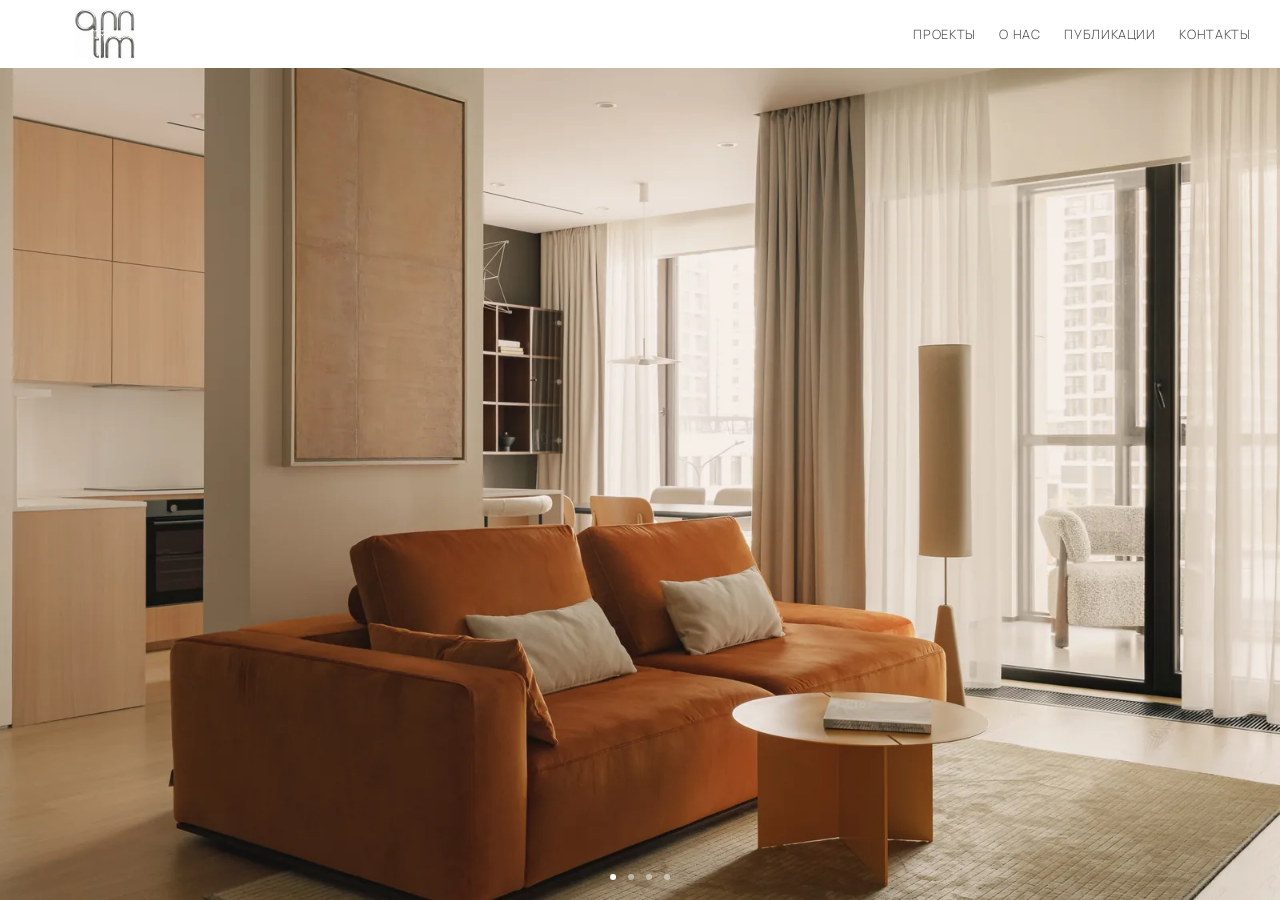
==== index.html @ 3ba8e64d "Initial site release" ====
<!DOCTYPE html>
<html lang="ru">
<head>
<meta charset="utf-8">
<meta name="viewport" content="width=device-width, initial-scale=1">
<title>ann tim — студия дизайна интерьеров</title>
<meta name="description" content="Студия дизайна интерьеров ann tim: жилые и общественные пространства.">
<meta property="og:title" content="ann tim — студия дизайна интерьеров">
<meta property="og:description" content="Студия дизайна интерьеров ann tim: жилые и общественные пространства.">
<meta property="og:type" content="website">
<meta property="og:site_name" content="ann tim">
<meta property="og:url" content="https://popov-mikhail.github.io/ann-tim-site/">
<meta property="og:image" content="https://popov-mikhail.github.io/ann-tim-site/assets/img/og-cover-v3.jpg">
<meta property="og:image:width" content="1200">
<meta property="og:image:height" content="630">
<meta property="og:image:alt" content="Интерьер и логотип студии ann tim">
<meta name="twitter:card" content="summary_large_image">
<link rel="icon" href="assets/img/favicon.png" type="image/png">
<link rel="stylesheet" href="assets/css/styles.css?v=5">
</head>
<body>
<a class="skip-link" href="#main">К основному содержанию</a>
<header class="site-header">
  <a class="logo" href="index.html" aria-label="ann tim — на главную">
    <img src="assets/img/logo.png" alt="ann tim" width="238" height="194">
  </a>

  <button class="nav-toggle" type="button" data-nav-toggle
          aria-expanded="false" aria-controls="nav" aria-label="Открыть меню"><span></span></button>

  <nav class="nav" id="nav" data-nav aria-label="Основное меню">
    <ul>
        <li><a href="projects.html">ПРОЕКТЫ</a></li>
        <li><a href="about.html">О НАС</a></li>
        <li><a href="publications.html">ПУБЛИКАЦИИ</a></li>
        <li><a href="contacts.html">КОНТАКТЫ</a></li>
    </ul>
  </nav>
</header>

<main class="hero" id="main" data-carousel>
  <div class="hero__slides">
      <figure class="slide is-active" aria-hidden="false">
        <picture>
          <source media="(max-width: 860px)" type="image/jpeg"
                  srcset="assets/img/mobile/mobile-slide-3-1000.jpg?v=2 1000w,
                          assets/img/mobile/mobile-slide-3-1400.jpg?v=2 1400w"
                  sizes="100vw">
          <source type="image/webp"
                  srcset="assets/img/slide-1-1000.webp 1000w,
                          assets/img/slide-1-1600.webp 1600w,
                          assets/img/slide-1-2400.webp 2400w"
                  sizes="100vw">
          <img style="--pos:77%" src="assets/img/slide-1-1600.jpg" alt="Интерьер проекта студии ann tim"
               width="1600" height="1200"
               fetchpriority="high"
               decoding="async">
        </picture>
      </figure>
      <figure class="slide" aria-hidden="true">
        <picture>
          <source media="(max-width: 860px)" type="image/jpeg"
                  srcset="assets/img/mobile/mobile-slide-7-1000.jpg?v=2 1000w,
                          assets/img/mobile/mobile-slide-7-1400.jpg?v=2 1400w"
                  sizes="100vw">
          <source type="image/webp"
                  srcset="assets/img/slide-2-1000.webp 1000w,
                          assets/img/slide-2-1600.webp 1600w,
                          assets/img/slide-2-2400.webp 2400w"
                  sizes="100vw">
          <img style="--pos:68%" src="assets/img/slide-2-1600.jpg" alt="Интерьер проекта студии ann tim"
               width="1600" height="1200"
               loading="lazy"
               decoding="async">
        </picture>
      </figure>
      <figure class="slide" aria-hidden="true">
        <picture>
          <source media="(max-width: 860px)" type="image/jpeg"
                  srcset="assets/img/mobile/mobile-slide-4-1000.jpg?v=2 1000w,
                          assets/img/mobile/mobile-slide-4-1400.jpg?v=2 1400w"
                  sizes="100vw">
          <source type="image/webp"
                  srcset="assets/img/slide-3-1000.webp 1000w,
                          assets/img/slide-3-1600.webp 1600w,
                          assets/img/slide-3-2400.webp 2400w"
                  sizes="100vw">
          <img style="--pos:55%" src="assets/img/slide-3-1600.jpg" alt="Интерьер проекта студии ann tim"
               width="1600" height="1200"
               loading="lazy"
               decoding="async">
        </picture>
      </figure>
      <figure class="slide" aria-hidden="true">
        <picture>
          <source media="(max-width: 860px)" type="image/jpeg"
                  srcset="assets/img/mobile/mobile-slide-6-1000.jpg?v=2 1000w,
                          assets/img/mobile/mobile-slide-6-1400.jpg?v=2 1400w"
                  sizes="100vw">
          <source type="image/webp"
                  srcset="assets/img/slide-4-1000.webp 1000w,
                          assets/img/slide-4-1600.webp 1600w,
                          assets/img/slide-4-2400.webp 2400w"
                  sizes="100vw">
          <img style="--pos:65%" src="assets/img/slide-4-1600.jpg" alt="Интерьер проекта студии ann tim"
               width="1600" height="1200"
               loading="lazy"
               decoding="async">
        </picture>
      </figure>
      <figure class="slide" data-mobile-only aria-hidden="true">
        <picture>
          <source media="(max-width: 860px)" type="image/jpeg"
                  srcset="assets/img/mobile/mobile-slide-2-1000.jpg?v=2 1000w,
                          assets/img/mobile/mobile-slide-2-1400.jpg?v=2 1400w"
                  sizes="100vw">
          <img style="--pos:50%" src="assets/img/mobile/mobile-slide-2-1000.jpg?v=2"
               alt="Интерьер проекта студии ann tim"
               width="1000" height="1333"
               loading="lazy"
               decoding="async">
        </picture>
      </figure>
      <figure class="slide" data-mobile-only aria-hidden="true">
        <picture>
          <source media="(max-width: 860px)" type="image/jpeg"
                  srcset="assets/img/mobile/mobile-slide-1-1000.jpg?v=2 1000w,
                          assets/img/mobile/mobile-slide-1-1400.jpg?v=2 1400w"
                  sizes="100vw">
          <img style="--pos:50%" src="assets/img/mobile/mobile-slide-1-1000.jpg?v=2"
               alt="Интерьер проекта студии ann tim"
               width="1000" height="1328"
               loading="lazy"
               decoding="async">
        </picture>
      </figure>
      <figure class="slide" data-mobile-only aria-hidden="true">
        <picture>
          <source media="(max-width: 860px)" type="image/jpeg"
                  srcset="assets/img/mobile/mobile-slide-5-1000.jpg?v=2 1000w,
                          assets/img/mobile/mobile-slide-5-1400.jpg?v=2 1400w"
                  sizes="100vw">
          <img style="--pos:50%" src="assets/img/mobile/mobile-slide-5-1000.jpg?v=2"
               alt="Интерьер проекта студии ann tim"
               width="1000" height="1328"
               loading="lazy"
               decoding="async">
        </picture>
      </figure>
  </div>

  <div class="hero__dots" role="tablist" aria-label="Кадры на главной">
      <button type="button" role="tab" aria-selected="true" tabindex="0" aria-label="Кадр 1 из 4"></button>
      <button type="button" role="tab" aria-selected="false" tabindex="-1" aria-label="Кадр 2 из 4"></button>
      <button type="button" role="tab" aria-selected="false" tabindex="-1" aria-label="Кадр 3 из 4"></button>
      <button type="button" role="tab" aria-selected="false" tabindex="-1" aria-label="Кадр 4 из 4"></button>
      <button type="button" role="tab" data-mobile-only aria-selected="false" tabindex="-1" aria-label="Кадр 5 из 7"></button>
      <button type="button" role="tab" data-mobile-only aria-selected="false" tabindex="-1" aria-label="Кадр 6 из 7"></button>
      <button type="button" role="tab" data-mobile-only aria-selected="false" tabindex="-1" aria-label="Кадр 7 из 7"></button>
  </div>
</main>

<script src="assets/js/main.js?v=5" defer></script>
</body>
</html>
---- assets/css/styles.css ----
/* ==========================================================================
   ann tim — стили
   Размеры сняты с макета (4961 px ширины) и переведены во vw,
   поэтому пропорции шапки и точек сохраняются на любом экране.
   ========================================================================== */

:root {
  /* Цвет */
  --paper:      #ffffff;
  --ink:        #4a4a4a;  /* цвет меню, снят с макета */
  --ink-strong: #2b2b2b;
  --ink-mute:   #8c8c8c;
  --line:       #e6e6e6;

  /* Шапка */
  --header-h:    clamp(58px, 5.32vw, 102px);
  --pad-left:    clamp(20px, 5.75vw, 110px);
  --pad-right:   clamp(20px, 2.30vw,  44px);
  --logo-w:      clamp(52px, 4.80vw,  92px);

  /* Меню */
  --nav-size:    clamp(12px, 1.00vw, 19px);
  --nav-gap:     clamp(18px, 1.85vw, 36px);
  --nav-track:   0.05em;

  /* Точки карусели */
  --dot-size:    clamp(6px, 0.48vw,  9px);
  --dot-gap:     clamp(10px, 0.92vw, 18px);
  --dot-bottom:  clamp(18px, 1.58vw, 30px);

  --ease: cubic-bezier(0.4, 0, 0.2, 1);
}

/* ------------------------------------------------------------- шрифт --
   Manrope зашит в этот файл (base64), поэтому не зависит ни от Google
   Fonts, ни от протокола: сайт одинаково открывается и с сервера,
   и двойным кликом по index.html.
   Нужны отдельные .woff2 — см. README.                                 */

@font-face {
  font-family: "Manrope";
  font-style: normal;
  font-weight: 200;
  font-display: swap;
  src: url([data-uri]) format("woff2");
  unicode-range: U+0301, U+0400-045F, U+0490-0491, U+04B0-04B1, U+2116;
}

@font-face {
  font-family: "Manrope";
  font-style: normal;
  font-weight: 200;
  font-display: swap;
  src: url([data-uri]) format("woff2");
  unicode-range: U+0000-00FF, U+0131, U+0152-0153, U+02BB-02BC, U+02C6, U+02DA, U+02DC, U+0304, U+0308, U+0329, U+2000-206F, U+2074, U+20AC, U+2122, U+2191, U+2193, U+2212, U+2215, U+FEFF, U+FFFD;
}

@font-face {
  font-family: "Manrope";
  font-style: normal;
  font-weight: 300;
  font-display: swap;
  src: url([data-uri]) format("woff2");
  unicode-range: U+0301, U+0400-045F, U+0490-0491, U+04B0-04B1, U+2116;
}

@font-face {
  font-family: "Manrope";
  font-style: normal;
  font-weight: 300;
  font-display: swap;
  src: url([data-uri]) format("woff2");
  unicode-range: U+0000-00FF, U+0131, U+0152-0153, U+02BB-02BC, U+02C6, U+02DA, U+02DC, U+0304, U+0308, U+0329, U+2000-206F, U+2074, U+20AC, U+2122, U+2191, U+2193, U+2212, U+2215, U+FEFF, U+FFFD;
}

/* --------------------------------------------------------------- сброс -- */

*,
*::before,
*::after { box-sizing: border-box; }

html { -webkit-text-size-adjust: 100%; }

body {
  margin: 0;
  font-family: "Manrope", -apple-system, BlinkMacSystemFont, "Segoe UI",
               "Helvetica Neue", Arial, sans-serif;
  font-weight: 300;
  color: var(--ink-strong);
  background: var(--paper);
  -webkit-font-smoothing: antialiased;
  -moz-osx-font-smoothing: grayscale;
}

img { display: block; max-width: 100%; }

a { color: inherit; text-decoration: none; }

button {
  font: inherit;
  color: inherit;
  background: none;
  border: 0;
  padding: 0;
  cursor: pointer;
}

:focus-visible {
  outline: 1px solid var(--ink-strong);
  outline-offset: 4px;
}

/* Ссылка для клавиатуры и скринридеров */
.skip-link {
  position: absolute;
  top: 8px;
  left: 8px;
  z-index: 100;
  padding: 10px 16px;
  background: var(--paper);
  font-size: 13px;
  transform: translateY(-200%);
  transition: transform 0.2s var(--ease);
}
.skip-link:focus { transform: translateY(0); }

.visually-hidden {
  position: absolute;
  width: 1px;
  height: 1px;
  margin: -1px;
  padding: 0;
  overflow: hidden;
  clip: rect(0 0 0 0);
  clip-path: inset(50%);
  white-space: nowrap;
}

/* --------------------------------------------------------------- шапка -- */

.site-header {
  position: relative;
  z-index: 20;
  display: flex;
  align-items: center;
  justify-content: space-between;
  height: var(--header-h);
  padding-left: var(--pad-left);
  padding-right: var(--pad-right);
  background: var(--paper);
}

.logo {
  display: block;
  flex: none;
  width: var(--logo-w);
}
.logo img {
  width: 100%;
  height: auto;
}

.nav ul {
  display: flex;
  align-items: center;
  gap: var(--nav-gap);
  margin: 0;
  padding: 0;
  list-style: none;
}

.nav a {
  display: block;
  font-size: var(--nav-size);
  font-weight: 300;
  line-height: 1;
  letter-spacing: var(--nav-track);
  text-transform: uppercase;
  white-space: nowrap;
  color: var(--ink);
  transition: color 0.25s var(--ease);
}
.nav a:hover { color: var(--ink-strong); }

/* Текущий раздел */
.nav a[aria-current="page"] {
  color: var(--ink-strong);
}

/* Кнопка меню — только на мобильных */
.nav-toggle {
  display: none;
  width: 46px;
  height: 46px;
  position: relative;
  flex: none;
  touch-action: manipulation;
  -webkit-tap-highlight-color: transparent;
}
.nav-toggle span,
.nav-toggle span::before,
.nav-toggle span::after {
  position: absolute;
  left: 11px;
  width: 24px;
  height: 2px;
  border-radius: 2px;
  background: var(--ink-strong);
  content: "";
  transition: transform 0.3s var(--ease), opacity 0.2s var(--ease);
}
.nav-toggle span  { top: 22px; }
.nav-toggle span::before { left: 0; top: -7px; }
.nav-toggle span::after  { left: 0; top:  7px; }

.nav-toggle[aria-expanded="true"] span { background: transparent; }
.nav-toggle[aria-expanded="true"] span::before { transform: translateY(7px) rotate(45deg); }
.nav-toggle[aria-expanded="true"] span::after  { transform: translateY(-7px) rotate(-45deg); }

/* ------------------------------------------------------------ карусель -- */

.hero {
  position: relative;
  height: calc(100svh - var(--header-h));
  min-height: 320px;
  overflow: hidden;
  background: #d8d3cc;
}

.hero__slides {
  position: absolute;
  inset: 0;
}

.slide {
  position: absolute;
  inset: 0;
  z-index: 0;
  margin: 0;
  opacity: 0;
  visibility: hidden;
  transition: opacity 1.1s var(--ease), visibility 0s linear 1.1s;
}
.slide[hidden],
.hero__dots button[hidden] {
  display: none;
}
.slide.is-active {
  z-index: 2;
  opacity: 1;
  visibility: visible;
  transition: opacity 1.1s var(--ease), visibility 0s;
}
.slide.is-leaving {
  z-index: 1;
  opacity: 1;
  visibility: visible;
  transition: none;
}

.slide picture,
.slide img {
  width: 100%;
  height: 100%;
}
.slide img {
  object-fit: cover;
  /* Точка кадрирования у каждого кадра своя — см. style="--pos:..." в разметке */
  object-position: 50% var(--pos, 62%);
}

/* Мягкая смена содержимого при переходе между страницами. */
@keyframes page-content-enter {
  from { opacity: 0; }
  to   { opacity: 1; }
}

main {
  animation: page-content-enter 0.32s var(--ease) both;
}

body.is-page-leaving {
  pointer-events: none;
}
body.is-page-leaving main {
  opacity: 0;
  animation: none;
  transition: opacity 0.24s var(--ease);
}

/* Точки */
.hero__dots {
  position: absolute;
  left: 50%;
  bottom: var(--dot-bottom);
  z-index: 5;
  display: flex;
  gap: var(--dot-gap);
  transform: translateX(-50%);
}

.hero__dots button {
  position: relative;
  width: var(--dot-size);
  height: var(--dot-size);
  border-radius: 50%;
  background: #fff;
  opacity: 0.45;
  transition: opacity 0.3s var(--ease);
}
/* Область нажатия крупнее самой точки */
.hero__dots button::after {
  position: absolute;
  inset: -11px;
  content: "";
}
.hero__dots button:hover { opacity: 0.75; }
.hero__dots button[aria-selected="true"] { opacity: 1; }

/* ------------------------------------------------- внутренние страницы -- */

.page {
  display: flex;
  flex-direction: column;
  justify-content: center;
  min-height: calc(100svh - var(--header-h));
  padding: 64px var(--pad-right) 64px var(--pad-left);
  border-top: 1px solid var(--line);
}

.page__title {
  margin: 0;
  font-size: clamp(28px, 4.4vw, 76px);
  font-weight: 200;
  line-height: 1.05;
  letter-spacing: 0.06em;
  text-transform: uppercase;
  color: var(--ink-strong);
}

.page__note {
  max-width: 34em;
  margin: clamp(20px, 2.4vw, 40px) 0 0;
  font-size: clamp(14px, 1.05vw, 19px);
  font-weight: 300;
  line-height: 1.7;
  color: var(--ink-mute);
}

.page__back {
  margin-top: clamp(32px, 3.6vw, 64px);
  font-size: var(--nav-size);
  letter-spacing: var(--nav-track);
  text-transform: uppercase;
  color: var(--ink);
  transition: color 0.25s var(--ease);
}
.page__back:hover { color: var(--ink-strong); }
.page__back::before {
  display: inline-block;
  margin-right: 0.7em;
  content: "\2190";
}

/* ------------------------------------------------------- страница 404 -- */

.error-page {
  position: relative;
  display: flex;
  align-items: center;
  min-height: calc(100svh - var(--header-h));
  padding: clamp(56px, 6vw, 112px) var(--pad-right)
           clamp(72px, 7vw, 132px) var(--pad-left);
  overflow: hidden;
  border-top: 1px solid var(--line);
  background: var(--paper);
}

.error-page__content {
  position: relative;
  z-index: 1;
}

.error-page__label {
  margin: 0 0 clamp(20px, 2.2vw, 38px);
  font-size: var(--nav-size);
  font-weight: 300;
  line-height: 1;
  letter-spacing: 0.12em;
  color: var(--ink-mute);
}

.error-page__title {
  margin: 0;
  font-size: clamp(38px, 5.8vw, 104px);
  font-weight: 200;
  line-height: 0.98;
  letter-spacing: 0.045em;
  color: var(--ink-strong);
}

.error-page__note {
  max-width: 34em;
  margin: clamp(24px, 2.5vw, 42px) 0 0;
  font-size: clamp(14px, 1.05vw, 19px);
  font-weight: 300;
  line-height: 1.7;
  color: var(--ink-mute);
}

.error-page__actions {
  display: flex;
  flex-wrap: wrap;
  gap: 12px;
  margin-top: clamp(34px, 4vw, 70px);
}

.error-page__link {
  display: inline-flex;
  align-items: center;
  justify-content: center;
  min-height: 46px;
  padding: 13px 19px;
  border: 1px solid var(--line);
  font-size: var(--nav-size);
  font-weight: 300;
  line-height: 1.2;
  letter-spacing: var(--nav-track);
  text-transform: uppercase;
  color: var(--ink);
  background: var(--paper);
  transition: border-color 0.25s var(--ease), color 0.25s var(--ease),
              background 0.25s var(--ease);
}

.error-page__link:hover {
  border-color: var(--ink-strong);
  color: var(--ink-strong);
}

.error-page__link--primary {
  border-color: var(--ink-strong);
  color: var(--paper);
  background: var(--ink-strong);
}

.error-page__link--primary:hover {
  color: var(--paper);
  background: var(--ink);
}

.error-page__code {
  position: absolute;
  right: -0.025em;
  bottom: -0.14em;
  z-index: 0;
  font-size: clamp(190px, 31vw, 600px);
  font-weight: 200;
  line-height: 0.8;
  letter-spacing: -0.08em;
  color: #f3f2f0;
  pointer-events: none;
  user-select: none;
}

/* ------------------------------------------------------------ мобилка -- */

@media (max-width: 860px) {
  :root {
    --header-h: 60px;
    --pad-left: 20px;
    --pad-right: 20px;
    --logo-w: 50px;
    --nav-size: 15px;
  }

  .nav-toggle { display: block; }

  .site-header {
    padding-left: max(var(--pad-left), env(safe-area-inset-left));
    padding-right: max(var(--pad-right), env(safe-area-inset-right));
  }

  .nav {
    position: fixed;
    inset: var(--header-h) 0 0;
    z-index: 15;
    display: flex;
    align-items: flex-start;
    padding: 40px max(20px, env(safe-area-inset-right)) 40px
             max(20px, env(safe-area-inset-left));
    background: var(--paper);
    opacity: 0;
    visibility: hidden;
    transition: opacity 0.3s var(--ease), visibility 0s linear 0.3s;
  }
  .nav.is-open {
    opacity: 1;
    visibility: visible;
    transition: opacity 0.3s var(--ease), visibility 0s;
  }

  .nav ul {
    flex-direction: column;
    align-items: flex-start;
    gap: 26px;
  }

  .nav li {
    opacity: 0;
    transform: translateY(10px);
    transition: opacity 0.35s var(--ease), transform 0.35s var(--ease);
  }
  .nav.is-open li {
    opacity: 1;
    transform: translateY(0);
  }
  .nav.is-open li:nth-child(1) { transition-delay: 0.06s; }
  .nav.is-open li:nth-child(2) { transition-delay: 0.11s; }
  .nav.is-open li:nth-child(3) { transition-delay: 0.16s; }
  .nav.is-open li:nth-child(4) { transition-delay: 0.21s; }

  .page { justify-content: flex-start; padding-top: 48px; }

  .error-page {
    align-items: flex-start;
    padding-top: clamp(54px, 12vh, 112px);
    padding-bottom: 180px;
  }

  .error-page__title {
    font-size: clamp(38px, 12vw, 68px);
  }

  .error-page__actions {
    flex-direction: column;
    align-items: flex-start;
  }

  .error-page__code {
    right: -0.02em;
    bottom: -0.08em;
    font-size: clamp(180px, 58vw, 300px);
  }
}

/* -------------------------------------------------- бережная анимация -- */

@media (prefers-reduced-motion: reduce) {
  *,
  *::before,
  *::after {
    animation-duration: 0.01ms !important;
    transition-duration: 0.01ms !important;
  }
}
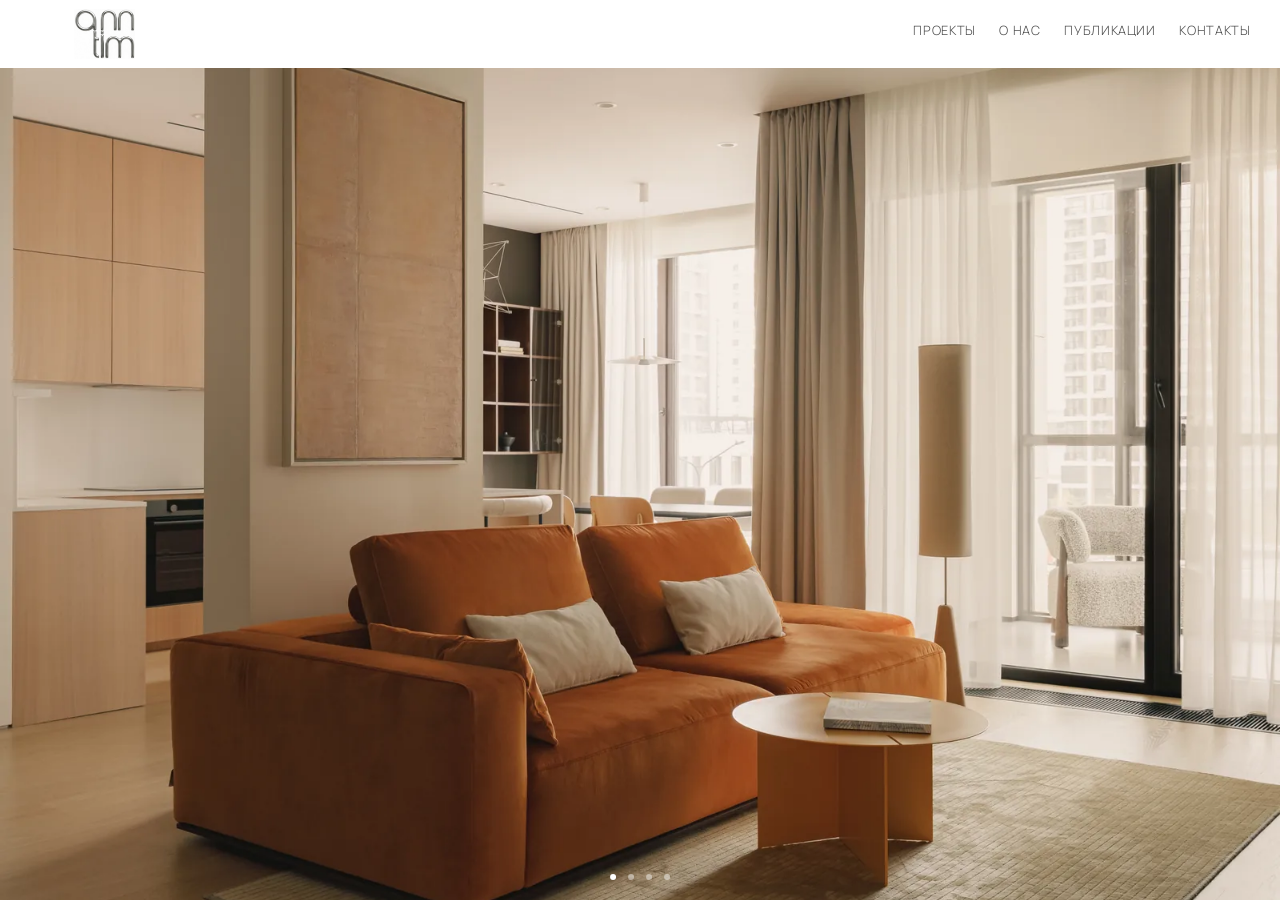
==== commit df53512f: "Tighten projects layout and highlight active navigation" ====
--- a/index.html
+++ b/index.html
@@ -15,13 +15,14 @@
 <meta property="og:image:height" content="630">
 <meta property="og:image:alt" content="Интерьер и логотип студии ann tim">
 <meta name="twitter:card" content="summary_large_image">
+<link rel="canonical" href="https://popov-mikhail.github.io/ann-tim-site/">
 <link rel="icon" href="assets/img/favicon.png" type="image/png">
-<link rel="stylesheet" href="assets/css/styles.css?v=5">
+<link rel="stylesheet" href="assets/css/styles.css?v=11">
 </head>
 <body>
 <a class="skip-link" href="#main">К основному содержанию</a>
 <header class="site-header">
-  <a class="logo" href="index.html" aria-label="ann tim — на главную">
+  <a class="logo" href="./" aria-label="ann tim — на главную">
     <img src="assets/img/logo.png" alt="ann tim" width="238" height="194">
   </a>
 
@@ -30,10 +31,10 @@
 
   <nav class="nav" id="nav" data-nav aria-label="Основное меню">
     <ul>
-        <li><a href="projects.html">ПРОЕКТЫ</a></li>
-        <li><a href="about.html">О НАС</a></li>
-        <li><a href="publications.html">ПУБЛИКАЦИИ</a></li>
-        <li><a href="contacts.html">КОНТАКТЫ</a></li>
+        <li><a href="projects/">ПРОЕКТЫ</a></li>
+        <li><a href="about/">О НАС</a></li>
+        <li><a href="publications/">ПУБЛИКАЦИИ</a></li>
+        <li><a href="contacts/">КОНТАКТЫ</a></li>
     </ul>
   </nav>
 </header>
--- a/assets/css/styles.css
+++ b/assets/css/styles.css
@@ -170,7 +170,9 @@
 }
 
 .nav a {
+  position: relative;
   display: block;
+  padding-bottom: 7px;
   font-size: var(--nav-size);
   font-weight: 300;
   line-height: 1;
@@ -178,13 +180,32 @@
   text-transform: uppercase;
   white-space: nowrap;
   color: var(--ink);
-  transition: color 0.25s var(--ease);
+  transition: color 0.25s var(--ease), font-weight 0.25s var(--ease);
 }
 .nav a:hover { color: var(--ink-strong); }
+
+.nav a::after {
+  position: absolute;
+  right: 0;
+  bottom: 0;
+  left: 0;
+  height: 1px;
+  background: var(--ink-strong);
+  content: "";
+  opacity: 0;
+  transform: scaleX(0.45);
+  transition: opacity 0.25s var(--ease), transform 0.25s var(--ease);
+}
 
 /* Текущий раздел */
 .nav a[aria-current="page"] {
   color: var(--ink-strong);
+  font-weight: 400;
+}
+
+.nav a[aria-current="page"]::after {
+  opacity: 1;
+  transform: scaleX(1);
 }
 
 /* Кнопка меню — только на мобильных */
@@ -360,6 +381,393 @@
   display: inline-block;
   margin-right: 0.7em;
   content: "\2190";
+}
+
+/* --------------------------------------------------- галерея проектов -- */
+
+.projects-gallery {
+  min-height: calc(100svh - var(--header-h));
+  padding: clamp(18px, 2vw, 34px) var(--pad-right)
+           clamp(64px, 6vw, 112px) var(--pad-left);
+  overflow: hidden;
+  border-top: 1px solid var(--line);
+}
+
+.project-tabs-wrap,
+.project-viewer {
+  width: 100%;
+  max-width: 1480px;
+  margin-right: auto;
+  margin-left: auto;
+}
+
+.project-tabs-wrap {
+  position: relative;
+  margin-top: 0;
+}
+
+.project-tabs {
+  display: flex;
+  gap: clamp(25px, 2.7vw, 50px);
+  padding: 0 0 17px;
+  overflow-x: auto;
+  overflow-y: hidden;
+  overscroll-behavior-x: contain;
+  border-bottom: 1px solid var(--line);
+  scrollbar-width: none;
+  -webkit-overflow-scrolling: touch;
+}
+
+.project-tabs::-webkit-scrollbar { display: none; }
+
+.project-tabs button {
+  position: relative;
+  display: grid;
+  flex: 0 0 auto;
+  grid-template-columns: auto 1fr;
+  align-items: baseline;
+  gap: 10px;
+  min-width: max-content;
+  padding: 0 0 1px;
+  color: var(--ink-mute);
+  -webkit-tap-highlight-color: transparent;
+  transition: color 0.3s var(--ease);
+}
+
+.project-tabs button::after {
+  position: absolute;
+  right: 0;
+  bottom: -18px;
+  left: 0;
+  height: 2px;
+  background: var(--ink-strong);
+  content: "";
+  opacity: 0;
+  transform: scaleX(0.45);
+  transition: opacity 0.3s var(--ease), transform 0.3s var(--ease);
+}
+
+.project-tabs button:hover,
+.project-tabs button[aria-selected="true"] {
+  color: var(--ink-strong);
+}
+
+.project-tabs button[aria-selected="true"]::after {
+  opacity: 1;
+  transform: scaleX(1);
+}
+
+.project-tabs button[aria-selected="true"] .project-tabs__number {
+  color: var(--ink-strong);
+}
+
+.project-tabs button[aria-selected="true"] .project-tabs__title {
+  font-weight: 400;
+}
+
+.project-tabs__number {
+  font-size: 10px;
+  letter-spacing: 0.08em;
+  color: var(--ink-mute);
+}
+
+.project-tabs__title {
+  font-size: clamp(11px, 0.78vw, 14px);
+  line-height: 1.2;
+  letter-spacing: 0.055em;
+  text-transform: uppercase;
+  white-space: nowrap;
+}
+
+.project-viewer {
+  margin-top: clamp(18px, 2vw, 32px);
+}
+
+.project-viewer__header {
+  display: flex;
+  align-items: center;
+  justify-content: flex-end;
+  min-height: 32px;
+  margin-bottom: clamp(12px, 1.2vw, 20px);
+}
+
+.project-viewer__more {
+  flex: 0 0 auto;
+  padding-bottom: 3px;
+  border-bottom: 1px solid var(--ink-mute);
+  font-size: clamp(11px, 0.78vw, 14px);
+  line-height: 1.35;
+  letter-spacing: 0.055em;
+  text-transform: uppercase;
+  color: var(--ink);
+  transition: border-color 0.25s var(--ease), color 0.25s var(--ease);
+}
+
+.project-viewer__more:hover {
+  border-color: var(--ink-strong);
+  color: var(--ink-strong);
+}
+
+.project-stage {
+  position: relative;
+  height: clamp(420px, 60svh, 760px);
+  overflow: hidden;
+  background: var(--paper);
+  cursor: default;
+  touch-action: pan-y;
+  -webkit-tap-highlight-color: transparent;
+}
+
+.project-stage__image {
+  position: absolute;
+  inset: 0;
+  width: 100%;
+  height: 100%;
+  object-fit: contain;
+  opacity: 0;
+  pointer-events: none;
+  user-select: none;
+  transition: opacity 0.68s var(--ease);
+}
+
+.project-stage__image.is-active {
+  z-index: 1;
+  opacity: 1;
+}
+
+.project-stage__image.is-instant { transition: none; }
+
+.project-stage__loading {
+  position: absolute;
+  right: 0;
+  bottom: 0;
+  left: 0;
+  z-index: 3;
+  height: 1px;
+  background: var(--ink-mute);
+  opacity: 0;
+  transform: scaleX(0);
+  transform-origin: left;
+}
+
+.projects-gallery.is-image-loading .project-stage__loading {
+  opacity: 0.55;
+  animation: project-loading 1.2s var(--ease) infinite;
+}
+
+@keyframes project-loading {
+  0%   { transform: scaleX(0); transform-origin: left; }
+  50%  { transform: scaleX(1); transform-origin: left; }
+  51%  { transform: scaleX(1); transform-origin: right; }
+  100% { transform: scaleX(0); transform-origin: right; }
+}
+
+.project-viewer__controls {
+  position: relative;
+  display: flex;
+  align-items: center;
+  justify-content: center;
+  gap: 20px;
+  min-height: 64px;
+}
+
+.project-viewer__arrow {
+  display: grid;
+  width: 44px;
+  height: 44px;
+  place-items: center;
+  font-size: 21px;
+  color: var(--ink);
+  touch-action: manipulation;
+  -webkit-tap-highlight-color: transparent;
+  transition: color 0.25s var(--ease), transform 0.25s var(--ease);
+}
+
+.project-viewer__arrow:hover { color: var(--ink-strong); }
+.project-viewer__arrow:active { transform: scale(0.92); }
+
+.project-viewer__counter {
+  min-width: 54px;
+  margin: 0;
+  font-size: 11px;
+  letter-spacing: 0.1em;
+  text-align: center;
+  color: var(--ink-mute);
+}
+
+.project-viewer__fullscreen {
+  position: absolute;
+  right: 0;
+  display: inline-flex;
+  align-items: center;
+  gap: 8px;
+  min-height: 44px;
+  padding: 0 2px;
+  border-bottom: 1px solid transparent;
+  font-size: clamp(10px, 0.7vw, 13px);
+  letter-spacing: 0.055em;
+  text-transform: uppercase;
+  color: var(--ink-mute);
+  touch-action: manipulation;
+  transition: border-color 0.25s var(--ease), color 0.25s var(--ease);
+}
+
+.project-viewer__fullscreen:hover {
+  border-color: var(--ink-strong);
+  color: var(--ink-strong);
+}
+
+.project-thumbs {
+  display: grid;
+  grid-template-columns: repeat(5, minmax(0, 1fr));
+  gap: clamp(6px, 0.75vw, 12px);
+  width: min(820px, 100%);
+  margin: 0 auto;
+}
+
+.project-thumbs button {
+  position: relative;
+  aspect-ratio: 4 / 3;
+  overflow: hidden;
+  background: var(--paper);
+  opacity: 0.48;
+  touch-action: manipulation;
+  -webkit-tap-highlight-color: transparent;
+  transition: opacity 0.3s var(--ease);
+}
+
+.project-thumbs button::after {
+  position: absolute;
+  inset: 0;
+  border: 1px solid transparent;
+  content: "";
+  transition: border-color 0.3s var(--ease);
+}
+
+.project-thumbs button:hover { opacity: 0.78; }
+
+.project-thumbs button[aria-selected="true"] {
+  opacity: 1;
+}
+
+.project-thumbs button[aria-selected="true"]::after {
+  border-color: var(--ink-strong);
+}
+
+.project-thumbs img {
+  width: 100%;
+  height: 100%;
+  object-fit: cover;
+}
+
+/* ----------------------------------------- полноэкранный просмотр фото -- */
+
+body.is-lightbox-open { overflow: hidden; }
+
+.project-lightbox[hidden] { display: none; }
+
+.project-lightbox {
+  position: fixed;
+  inset: 0;
+  z-index: 100;
+  display: grid;
+  grid-template-rows: auto minmax(0, 1fr) auto;
+  width: 100%;
+  height: 100dvh;
+  padding: max(18px, env(safe-area-inset-top))
+           max(20px, env(safe-area-inset-right))
+           max(18px, env(safe-area-inset-bottom))
+           max(20px, env(safe-area-inset-left));
+  background: var(--paper);
+}
+
+.project-lightbox__header {
+  position: relative;
+  z-index: 2;
+  display: flex;
+  align-items: center;
+  justify-content: space-between;
+  gap: 24px;
+  min-height: 48px;
+}
+
+.project-lightbox__title {
+  margin: 0;
+  font-size: clamp(11px, 0.85vw, 15px);
+  letter-spacing: 0.07em;
+  text-transform: uppercase;
+  color: var(--ink);
+}
+
+.project-lightbox__close {
+  position: relative;
+  flex: 0 0 auto;
+  width: 46px;
+  height: 46px;
+  touch-action: manipulation;
+}
+
+.project-lightbox__close span::before,
+.project-lightbox__close span::after {
+  position: absolute;
+  top: 22px;
+  left: 10px;
+  width: 26px;
+  height: 1px;
+  background: var(--ink-strong);
+  content: "";
+}
+
+.project-lightbox__close span::before { transform: rotate(45deg); }
+.project-lightbox__close span::after  { transform: rotate(-45deg); }
+
+.project-lightbox__stage {
+  position: relative;
+  display: grid;
+  min-height: 0;
+  padding: clamp(16px, 3vh, 42px) clamp(48px, 7vw, 150px);
+  overflow: hidden;
+  place-items: center;
+  touch-action: pan-y;
+}
+
+.project-lightbox__image {
+  width: 100%;
+  height: 100%;
+  object-fit: contain;
+  opacity: 1;
+  user-select: none;
+  -webkit-user-drag: none;
+  transition: opacity 0.3s var(--ease);
+}
+
+.project-lightbox.is-loading .project-lightbox__image { opacity: 0.45; }
+
+.project-lightbox__arrow {
+  position: absolute;
+  top: 50%;
+  z-index: 2;
+  display: grid;
+  width: 52px;
+  height: 52px;
+  place-items: center;
+  font-size: 24px;
+  color: var(--ink);
+  transform: translateY(-50%);
+  touch-action: manipulation;
+}
+
+.project-lightbox__arrow--prev { left: 0; }
+.project-lightbox__arrow--next { right: 0; }
+
+.project-lightbox__counter {
+  min-height: 42px;
+  margin: 0;
+  padding-top: 14px;
+  font-size: 11px;
+  letter-spacing: 0.1em;
+  text-align: center;
+  color: var(--ink-mute);
 }
 
 /* ------------------------------------------------------- страница 404 -- */
@@ -522,6 +930,102 @@
 
   .page { justify-content: flex-start; padding-top: 48px; }
 
+  .projects-gallery {
+    padding: 18px 0 max(56px, env(safe-area-inset-bottom));
+  }
+
+  .project-viewer__header {
+    padding-right: max(20px, env(safe-area-inset-right));
+    padding-left: max(20px, env(safe-area-inset-left));
+  }
+
+  .project-tabs-wrap {
+    margin-top: 0;
+    overflow: hidden;
+  }
+
+  .project-tabs {
+    gap: 28px;
+    padding-right: max(20px, env(safe-area-inset-right));
+    padding-left: max(20px, env(safe-area-inset-left));
+    overscroll-behavior: contain;
+    touch-action: pan-x;
+  }
+
+  .project-tabs__title { font-size: 11px; }
+
+  .project-viewer {
+    margin-top: 16px;
+  }
+
+  .project-viewer__header {
+    align-items: center;
+    min-height: 28px;
+    margin-bottom: 12px;
+  }
+
+  .project-viewer__more {
+    max-width: 12em;
+    padding-top: 0;
+    font-size: 9px;
+    text-align: right;
+  }
+
+  .project-stage {
+    height: min(48svh, 500px);
+    min-height: 340px;
+  }
+
+  .project-viewer__controls {
+    min-height: 58px;
+  }
+
+  .project-viewer__fullscreen {
+    right: max(10px, env(safe-area-inset-right));
+    width: 44px;
+    justify-content: center;
+    padding: 0;
+    border: 0;
+    font-size: 0;
+  }
+
+  .project-viewer__fullscreen span { font-size: 18px; }
+
+  .project-thumbs {
+    gap: 4px;
+    width: 100%;
+    padding-right: max(12px, env(safe-area-inset-right));
+    padding-left: max(12px, env(safe-area-inset-left));
+  }
+
+  .project-thumbs button { aspect-ratio: 1 / 1; }
+
+  .project-lightbox {
+    padding-right: max(10px, env(safe-area-inset-right));
+    padding-left: max(10px, env(safe-area-inset-left));
+  }
+
+  .project-lightbox__header {
+    padding-left: 10px;
+  }
+
+  .project-lightbox__stage {
+    padding: clamp(12px, 2.5vh, 24px) clamp(10px, 3vw, 18px);
+  }
+
+  .project-lightbox__title {
+    max-width: calc(100vw - 90px);
+    overflow: hidden;
+    text-overflow: ellipsis;
+    white-space: nowrap;
+  }
+
+  .project-lightbox__arrow {
+    width: 44px;
+    height: 52px;
+    font-size: 22px;
+  }
+
   .error-page {
     align-items: flex-start;
     padding-top: clamp(54px, 12vh, 112px);
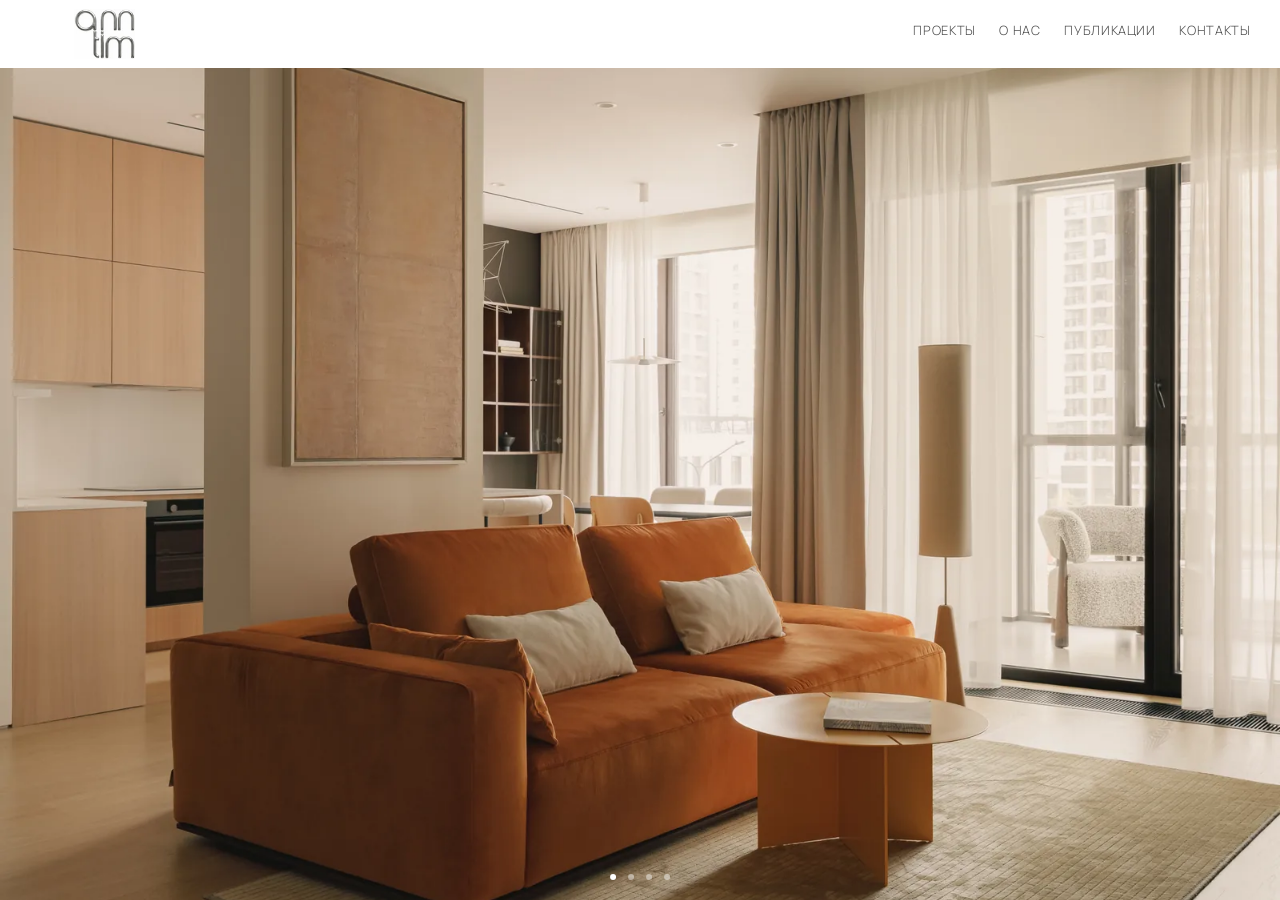
==== commit 32f9ed4a: "Optimize site performance and document audit" ====
--- a/index.html
+++ b/index.html
@@ -16,14 +16,32 @@
 <meta property="og:image:alt" content="Интерьер и логотип студии ann tim">
 <meta name="twitter:card" content="summary_large_image">
 <link rel="canonical" href="https://popov-mikhail.github.io/ann-tim-site/">
+<link rel="preload" as="image" type="image/webp" media="(max-width: 860px)"
+      href="assets/img/mobile/mobile-slide-3-1000.webp"
+      imagesrcset="assets/img/mobile/mobile-slide-3-720.webp 720w,
+                   assets/img/mobile/mobile-slide-3-1000.webp 1000w,
+                   assets/img/mobile/mobile-slide-3-1400.webp 1400w"
+      imagesizes="100vw" fetchpriority="high">
+<link rel="preload" as="image" type="image/webp" media="(min-width: 861px)"
+      href="assets/img/slide-1-1600.webp"
+      imagesrcset="assets/img/slide-1-1000.webp 1000w,
+                   assets/img/slide-1-1600.webp 1600w,
+                   assets/img/slide-1-2400.webp 2400w"
+      imagesizes="100vw" fetchpriority="high">
 <link rel="icon" href="assets/img/favicon.png" type="image/png">
-<link rel="stylesheet" href="assets/css/styles.css?v=11">
+<link rel="stylesheet" href="assets/css/styles.css?v=18">
 </head>
 <body>
 <a class="skip-link" href="#main">К основному содержанию</a>
 <header class="site-header">
   <a class="logo" href="./" aria-label="ann tim — на главную">
-    <img src="assets/img/logo.png" alt="ann tim" width="238" height="194">
+    <picture>
+      <source type="image/webp"
+              srcset="assets/img/logo-100.webp 100w, assets/img/logo-200.webp 200w"
+              sizes="(max-width: 860px) 50px, min(4.8vw, 92px)">
+      <img src="assets/img/logo.png" alt="ann tim" width="238" height="194"
+           fetchpriority="high" decoding="async">
+    </picture>
   </a>
 
   <button class="nav-toggle" type="button" data-nav-toggle
@@ -40,9 +58,15 @@
 </header>
 
 <main class="hero" id="main" data-carousel>
+  <h1 class="visually-hidden">ann tim — студия дизайна интерьеров</h1>
   <div class="hero__slides">
       <figure class="slide is-active" aria-hidden="false">
         <picture>
+          <source media="(max-width: 860px)" type="image/webp"
+                  srcset="assets/img/mobile/mobile-slide-3-720.webp 720w,
+                          assets/img/mobile/mobile-slide-3-1000.webp 1000w,
+                          assets/img/mobile/mobile-slide-3-1400.webp 1400w"
+                  sizes="100vw">
           <source media="(max-width: 860px)" type="image/jpeg"
                   srcset="assets/img/mobile/mobile-slide-3-1000.jpg?v=2 1000w,
                           assets/img/mobile/mobile-slide-3-1400.jpg?v=2 1400w"
@@ -60,6 +84,11 @@
       </figure>
       <figure class="slide" aria-hidden="true">
         <picture>
+          <source media="(max-width: 860px)" type="image/webp"
+                  srcset="assets/img/mobile/mobile-slide-7-720.webp 720w,
+                          assets/img/mobile/mobile-slide-7-1000.webp 1000w,
+                          assets/img/mobile/mobile-slide-7-1400.webp 1400w"
+                  sizes="100vw">
           <source media="(max-width: 860px)" type="image/jpeg"
                   srcset="assets/img/mobile/mobile-slide-7-1000.jpg?v=2 1000w,
                           assets/img/mobile/mobile-slide-7-1400.jpg?v=2 1400w"
@@ -77,6 +106,11 @@
       </figure>
       <figure class="slide" aria-hidden="true">
         <picture>
+          <source media="(max-width: 860px)" type="image/webp"
+                  srcset="assets/img/mobile/mobile-slide-4-720.webp 720w,
+                          assets/img/mobile/mobile-slide-4-1000.webp 1000w,
+                          assets/img/mobile/mobile-slide-4-1400.webp 1400w"
+                  sizes="100vw">
           <source media="(max-width: 860px)" type="image/jpeg"
                   srcset="assets/img/mobile/mobile-slide-4-1000.jpg?v=2 1000w,
                           assets/img/mobile/mobile-slide-4-1400.jpg?v=2 1400w"
@@ -94,6 +128,11 @@
       </figure>
       <figure class="slide" aria-hidden="true">
         <picture>
+          <source media="(max-width: 860px)" type="image/webp"
+                  srcset="assets/img/mobile/mobile-slide-6-720.webp 720w,
+                          assets/img/mobile/mobile-slide-6-1000.webp 1000w,
+                          assets/img/mobile/mobile-slide-6-1400.webp 1400w"
+                  sizes="100vw">
           <source media="(max-width: 860px)" type="image/jpeg"
                   srcset="assets/img/mobile/mobile-slide-6-1000.jpg?v=2 1000w,
                           assets/img/mobile/mobile-slide-6-1400.jpg?v=2 1400w"
@@ -111,6 +150,11 @@
       </figure>
       <figure class="slide" data-mobile-only aria-hidden="true">
         <picture>
+          <source media="(max-width: 860px)" type="image/webp"
+                  srcset="assets/img/mobile/mobile-slide-2-720.webp 720w,
+                          assets/img/mobile/mobile-slide-2-1000.webp 1000w,
+                          assets/img/mobile/mobile-slide-2-1400.webp 1400w"
+                  sizes="100vw">
           <source media="(max-width: 860px)" type="image/jpeg"
                   srcset="assets/img/mobile/mobile-slide-2-1000.jpg?v=2 1000w,
                           assets/img/mobile/mobile-slide-2-1400.jpg?v=2 1400w"
@@ -124,26 +168,36 @@
       </figure>
       <figure class="slide" data-mobile-only aria-hidden="true">
         <picture>
+          <source media="(max-width: 860px)" type="image/webp"
+                  srcset="assets/img/mobile/mobile-slide-1-720.webp 720w,
+                          assets/img/mobile/mobile-slide-1-1000.webp 1000w,
+                          assets/img/mobile/mobile-slide-1-1400.webp 1400w"
+                  sizes="100vw">
           <source media="(max-width: 860px)" type="image/jpeg"
                   srcset="assets/img/mobile/mobile-slide-1-1000.jpg?v=2 1000w,
                           assets/img/mobile/mobile-slide-1-1400.jpg?v=2 1400w"
                   sizes="100vw">
           <img style="--pos:50%" src="assets/img/mobile/mobile-slide-1-1000.jpg?v=2"
                alt="Интерьер проекта студии ann tim"
-               width="1000" height="1328"
+               width="1000" height="1332"
                loading="lazy"
                decoding="async">
         </picture>
       </figure>
       <figure class="slide" data-mobile-only aria-hidden="true">
         <picture>
+          <source media="(max-width: 860px)" type="image/webp"
+                  srcset="assets/img/mobile/mobile-slide-5-720.webp 720w,
+                          assets/img/mobile/mobile-slide-5-1000.webp 1000w,
+                          assets/img/mobile/mobile-slide-5-1400.webp 1400w"
+                  sizes="100vw">
           <source media="(max-width: 860px)" type="image/jpeg"
                   srcset="assets/img/mobile/mobile-slide-5-1000.jpg?v=2 1000w,
                           assets/img/mobile/mobile-slide-5-1400.jpg?v=2 1400w"
                   sizes="100vw">
           <img style="--pos:50%" src="assets/img/mobile/mobile-slide-5-1000.jpg?v=2"
                alt="Интерьер проекта студии ann tim"
-               width="1000" height="1328"
+               width="1000" height="1333"
                loading="lazy"
                decoding="async">
         </picture>
@@ -161,6 +215,6 @@
   </div>
 </main>
 
-<script src="assets/js/main.js?v=5" defer></script>
+<script src="assets/js/main.js?v=6" defer></script>
 </body>
 </html>
--- a/assets/css/styles.css
+++ b/assets/css/styles.css
@@ -9,7 +9,7 @@
   --paper:      #ffffff;
   --ink:        #4a4a4a;  /* цвет меню, снят с макета */
   --ink-strong: #2b2b2b;
-  --ink-mute:   #8c8c8c;
+  --ink-mute:   #767676;
   --line:       #e6e6e6;
 
   /* Шапка */
@@ -32,17 +32,15 @@
 }
 
 /* ------------------------------------------------------------- шрифт --
-   Manrope зашит в этот файл (base64), поэтому не зависит ни от Google
-   Fonts, ни от протокола: сайт одинаково открывается и с сервера,
-   и двойным кликом по index.html.
-   Нужны отдельные .woff2 — см. README.                                 */
+   Manrope хранится локально в WOFF2, поэтому сайт не зависит от внешних
+   сервисов и повторно использует закэшированные файлы между страницами. */
 
 @font-face {
   font-family: "Manrope";
   font-style: normal;
   font-weight: 200;
   font-display: swap;
-  src: url([data-uri]) format("woff2");
+  src: url("../fonts/manrope-200-cyrillic.woff2") format("woff2");
   unicode-range: U+0301, U+0400-045F, U+0490-0491, U+04B0-04B1, U+2116;
 }
 
@@ -51,7 +49,7 @@
   font-style: normal;
   font-weight: 200;
   font-display: swap;
-  src: url([data-uri]) format("woff2");
+  src: url("../fonts/manrope-200-latin.woff2") format("woff2");
   unicode-range: U+0000-00FF, U+0131, U+0152-0153, U+02BB-02BC, U+02C6, U+02DA, U+02DC, U+0304, U+0308, U+0329, U+2000-206F, U+2074, U+20AC, U+2122, U+2191, U+2193, U+2212, U+2215, U+FEFF, U+FFFD;
 }
 
@@ -60,7 +58,7 @@
   font-style: normal;
   font-weight: 300;
   font-display: swap;
-  src: url([data-uri]) format("woff2");
+  src: url("../fonts/manrope-300-cyrillic.woff2") format("woff2");
   unicode-range: U+0301, U+0400-045F, U+0490-0491, U+04B0-04B1, U+2116;
 }
 
@@ -69,7 +67,7 @@
   font-style: normal;
   font-weight: 300;
   font-display: swap;
-  src: url([data-uri]) format("woff2");
+  src: url("../fonts/manrope-300-latin.woff2") format("woff2");
   unicode-range: U+0000-00FF, U+0131, U+0152-0153, U+02BB-02BC, U+02C6, U+02DA, U+02DC, U+0304, U+0308, U+0329, U+2000-206F, U+2074, U+20AC, U+2122, U+2191, U+2193, U+2212, U+2215, U+FEFF, U+FFFD;
 }
 
@@ -155,6 +153,7 @@
   flex: none;
   width: var(--logo-w);
 }
+.logo picture { display: block; }
 .logo img {
   width: 100%;
   height: auto;
@@ -246,6 +245,7 @@
   min-height: 320px;
   overflow: hidden;
   background: #d8d3cc;
+  animation: none;
 }
 
 .hero__slides {
@@ -387,7 +387,7 @@
 
 .projects-gallery {
   min-height: calc(100svh - var(--header-h));
-  padding: clamp(18px, 2vw, 34px) var(--pad-right)
+  padding: clamp(18px, 2vw, 34px) var(--pad-left)
            clamp(64px, 6vw, 112px) var(--pad-left);
   overflow: hidden;
   border-top: 1px solid var(--line);
@@ -408,6 +408,7 @@
 
 .project-tabs {
   display: flex;
+  justify-content: flex-start;
   gap: clamp(25px, 2.7vw, 50px);
   padding: 0 0 17px;
   overflow-x: auto;
@@ -422,11 +423,8 @@
 
 .project-tabs button {
   position: relative;
-  display: grid;
+  display: block;
   flex: 0 0 auto;
-  grid-template-columns: auto 1fr;
-  align-items: baseline;
-  gap: 10px;
   min-width: max-content;
   padding: 0 0 1px;
   color: var(--ink-mute);
@@ -457,18 +455,8 @@
   transform: scaleX(1);
 }
 
-.project-tabs button[aria-selected="true"] .project-tabs__number {
-  color: var(--ink-strong);
-}
-
 .project-tabs button[aria-selected="true"] .project-tabs__title {
   font-weight: 400;
-}
-
-.project-tabs__number {
-  font-size: 10px;
-  letter-spacing: 0.08em;
-  color: var(--ink-mute);
 }
 
 .project-tabs__title {
@@ -480,15 +468,20 @@
 }
 
 .project-viewer {
-  margin-top: clamp(18px, 2vw, 32px);
+  position: relative;
+  margin-top: clamp(20px, 2.2vw, 36px);
 }
 
 .project-viewer__header {
+  position: absolute;
+  top: 0;
+  right: 0;
+  z-index: 4;
   display: flex;
   align-items: center;
   justify-content: flex-end;
-  min-height: 32px;
-  margin-bottom: clamp(12px, 1.2vw, 20px);
+  min-height: 0;
+  margin: 0;
 }
 
 .project-viewer__more {
@@ -510,10 +503,10 @@
 
 .project-stage {
   position: relative;
-  height: clamp(420px, 60svh, 760px);
+  height: clamp(374px, 57.2svh, 704px);
   overflow: hidden;
   background: var(--paper);
-  cursor: default;
+  cursor: zoom-in;
   touch-action: pan-y;
   -webkit-tap-highlight-color: transparent;
 }
@@ -589,7 +582,7 @@
 .project-viewer__counter {
   min-width: 54px;
   margin: 0;
-  font-size: 11px;
+  font-size: 12px;
   letter-spacing: 0.1em;
   text-align: center;
   color: var(--ink-mute);
@@ -604,7 +597,7 @@
   min-height: 44px;
   padding: 0 2px;
   border-bottom: 1px solid transparent;
-  font-size: clamp(10px, 0.7vw, 13px);
+  font-size: clamp(12px, 0.7vw, 13px);
   letter-spacing: 0.055em;
   text-transform: uppercase;
   color: var(--ink-mute);
@@ -618,16 +611,19 @@
 }
 
 .project-thumbs {
-  display: grid;
-  grid-template-columns: repeat(5, minmax(0, 1fr));
-  gap: clamp(6px, 0.75vw, 12px);
-  width: min(820px, 100%);
+  display: flex;
+  align-items: stretch;
+  justify-content: space-between;
+  gap: clamp(8px, 1vw, 18px);
+  width: min(clamp(300px, 44svh, 520px), 100%);
   margin: 0 auto;
 }
 
 .project-thumbs button {
   position: relative;
-  aspect-ratio: 4 / 3;
+  flex: 0 1 auto;
+  height: clamp(72px, 5.8vw, 108px);
+  aspect-ratio: var(--thumb-ratio, 3 / 4);
   overflow: hidden;
   background: var(--paper);
   opacity: 0.48;
@@ -655,9 +651,10 @@
 }
 
 .project-thumbs img {
+  display: block;
   width: 100%;
   height: 100%;
-  object-fit: cover;
+  object-fit: contain;
 }
 
 /* ----------------------------------------- полноэкранный просмотр фото -- */
@@ -723,17 +720,29 @@
 
 .project-lightbox__stage {
   position: relative;
+  min-height: 0;
+  overflow: hidden;
+  touch-action: pan-y;
+}
+
+.project-lightbox__media {
+  position: absolute;
+  inset: clamp(16px, 3vh, 42px) clamp(48px, 7vw, 150px);
   display: grid;
+  min-width: 0;
   min-height: 0;
-  padding: clamp(16px, 3vh, 42px) clamp(48px, 7vw, 150px);
   overflow: hidden;
   place-items: center;
-  touch-action: pan-y;
 }
 
 .project-lightbox__image {
+  position: absolute;
+  inset: 0;
+  display: block;
   width: 100%;
   height: 100%;
+  max-width: none;
+  max-height: none;
   object-fit: contain;
   opacity: 1;
   user-select: none;
@@ -952,28 +961,29 @@
     touch-action: pan-x;
   }
 
-  .project-tabs__title { font-size: 11px; }
+  .project-tabs__title { font-size: 12px; }
 
   .project-viewer {
-    margin-top: 16px;
+    margin-top: 20px;
   }
 
   .project-viewer__header {
+    position: static;
     align-items: center;
     min-height: 28px;
-    margin-bottom: 12px;
+    margin-bottom: 6px;
   }
 
   .project-viewer__more {
     max-width: 12em;
     padding-top: 0;
-    font-size: 9px;
+    font-size: 12px;
     text-align: right;
   }
 
   .project-stage {
-    height: min(48svh, 500px);
-    min-height: 340px;
+    height: min(52.8svh, 528px);
+    min-height: 352px;
   }
 
   .project-viewer__controls {
@@ -986,10 +996,22 @@
     justify-content: center;
     padding: 0;
     border: 0;
-    font-size: 0;
-  }
-
-  .project-viewer__fullscreen span { font-size: 18px; }
+    font-size: 12px;
+  }
+
+  .project-viewer__fullscreen-label {
+    position: absolute;
+    width: 1px;
+    height: 1px;
+    margin: -1px;
+    padding: 0;
+    overflow: hidden;
+    clip: rect(0 0 0 0);
+    clip-path: inset(50%);
+    white-space: nowrap;
+  }
+
+  .project-viewer__fullscreen span[aria-hidden="true"] { font-size: 18px; }
 
   .project-thumbs {
     gap: 4px;
@@ -998,7 +1020,9 @@
     padding-left: max(12px, env(safe-area-inset-left));
   }
 
-  .project-thumbs button { aspect-ratio: 1 / 1; }
+  .project-thumbs button {
+    height: clamp(72px, 22vw, 92px);
+  }
 
   .project-lightbox {
     padding-right: max(10px, env(safe-area-inset-right));
@@ -1009,8 +1033,8 @@
     padding-left: 10px;
   }
 
-  .project-lightbox__stage {
-    padding: clamp(12px, 2.5vh, 24px) clamp(10px, 3vw, 18px);
+  .project-lightbox__media {
+    inset: clamp(12px, 2.5vh, 24px) clamp(10px, 3vw, 18px);
   }
 
   .project-lightbox__title {
